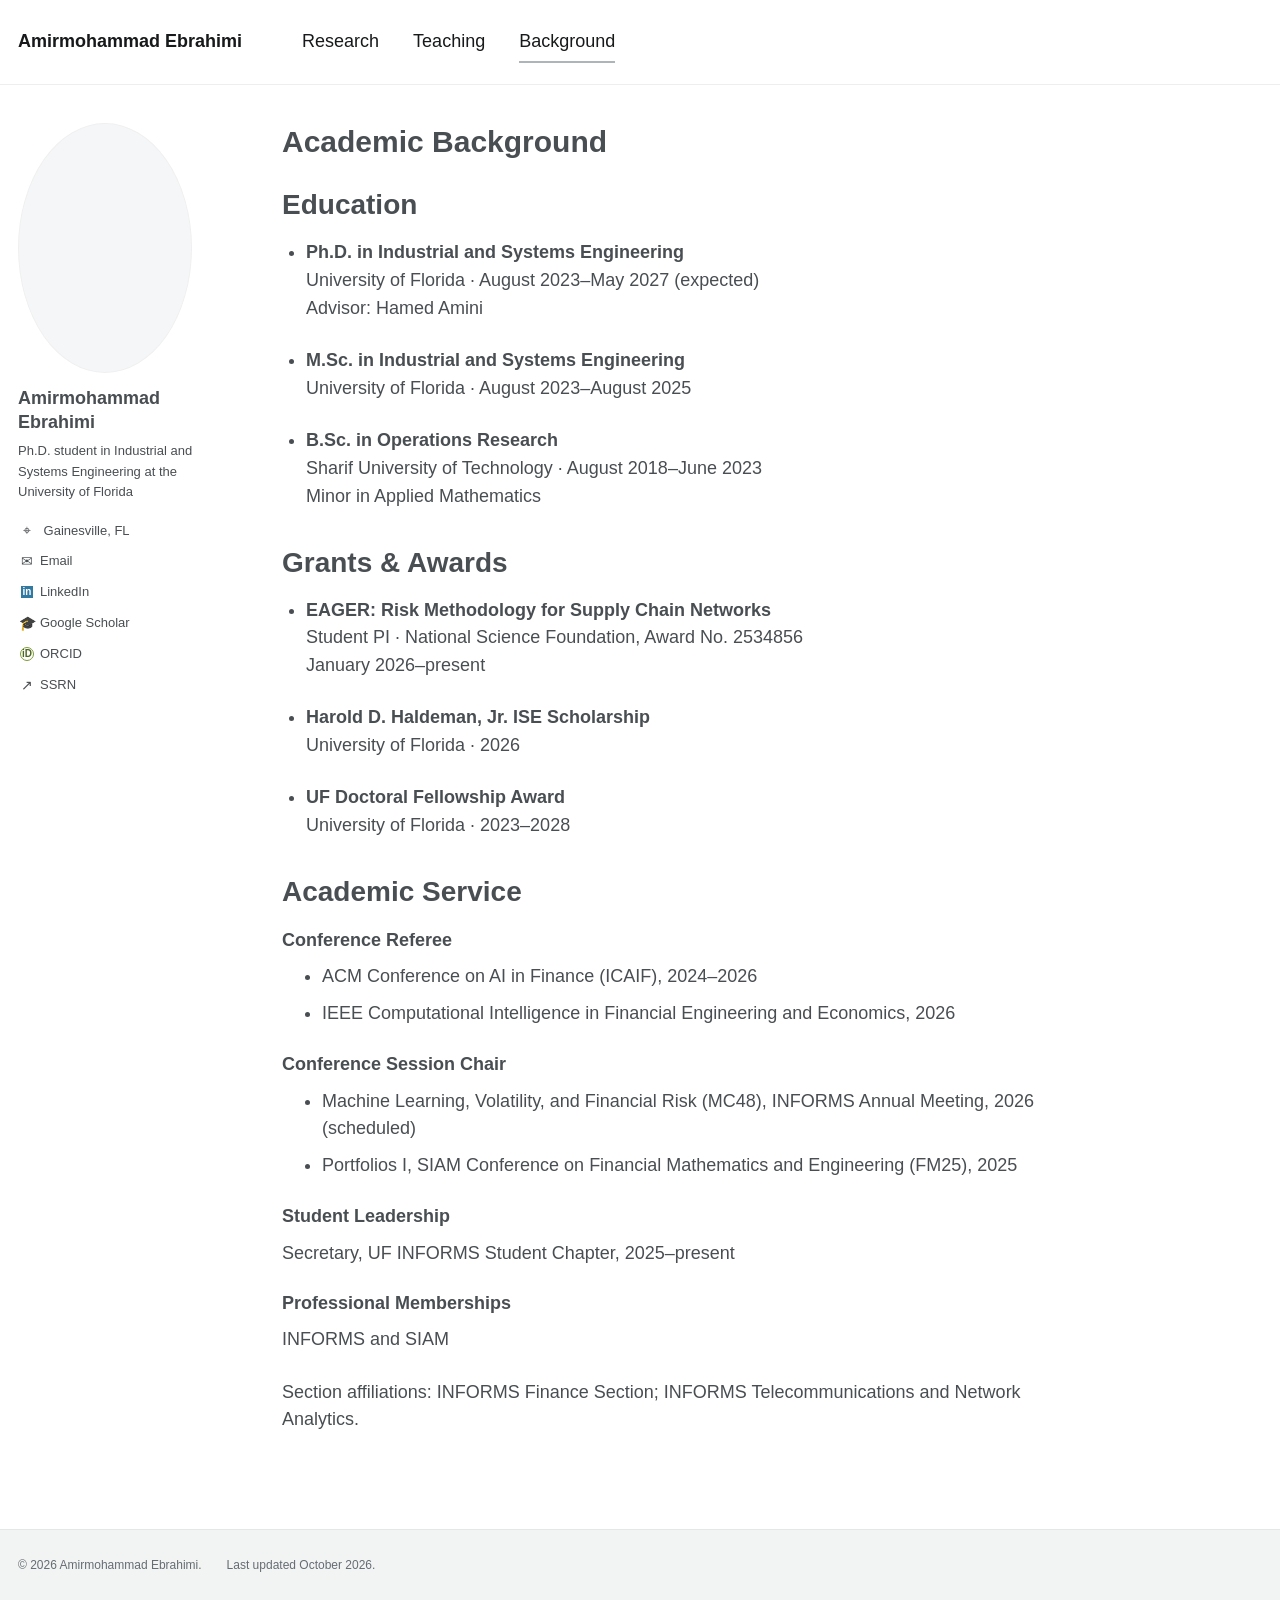
==== background/index.html @ 7999efe2 "Add academic background page" ====
<!doctype html>
<html lang="en"><head><meta charset="utf-8"><meta name="viewport" content="width=device-width, initial-scale=1">
<title>Background — Amirmohammad Ebrahimi</title>
<meta name="description" content="Amirmohammad Ebrahimi, Ph.D. student in Industrial and Systems Engineering at the University of Florida. Research in optimization, portfolio selection, and supply chain networks.">
<link rel="canonical" href="https://ebrahimiamir.github.io/background/"><meta name="theme-color" content="#ffffff">
<link rel="icon" type="image/svg+xml" href="../assets/favicon.svg"><link rel="stylesheet" href="../styles.css"></head>
<body><a class="skip-link" href="#main">Skip to content</a>
<header class="masthead"><nav class="nav-wrap" aria-label="Main navigation"><a class="site-title" href="../">Amirmohammad Ebrahimi</a><div class="nav-links"><a href="../research/">Research</a><a href="../teaching/">Teaching</a><a href="../background/" aria-current="page">Background</a></div></nav></header>
<div class="layout">
<aside class="profile" aria-label="About Amirmohammad Ebrahimi"><div class="portrait"><img src="../assets/amirmohammad-ebrahimi.png" alt="Amirmohammad Ebrahimi by a lake" width="3840" height="3545" fetchpriority="high"></div>
<div class="profile-bio"><h2>Amirmohammad Ebrahimi</h2><p>Ph.D. student in Industrial and Systems Engineering at the University of Florida</p></div>
<ul class="profile-links"><li><span class="icon" aria-hidden="true">⌖</span> Gainesville, FL</li><li><a href="mailto:a.ebrahimi@ufl.edu"><span class="icon" aria-hidden="true">✉</span> Email</a></li><li><a href="https://www.linkedin.com/in/amirmohammadebrahimii/"><span class="icon linkedin" aria-hidden="true">in</span> LinkedIn</a></li><li><a href="https://scholar.google.com/citations?user=lrDKehcAAAAJ&amp;hl=en"><span class="icon" aria-hidden="true">🎓</span> Google Scholar</a></li><li><a href="https://orcid.org/0009-0005-6780-6003"><span class="icon orcid" aria-hidden="true">iD</span> ORCID</a></li><li><a href="https://papers.ssrn.com/sol3/cf_dev/AbsByAuth.cfm?per_id=6930843"><span class="icon" aria-hidden="true">↗</span> SSRN</a></li></ul></aside>
<main id="main" class="page-content"><h1>Academic Background</h1>
<section aria-labelledby="education"><h2 id="education">Education</h2><ul class="experience"><li><strong>Ph.D. in Industrial and Systems Engineering</strong><br>University of Florida · August 2023–May 2027 (expected)<br>Advisor: Hamed Amini</li><li><strong>M.Sc. in Industrial and Systems Engineering</strong><br>University of Florida · August 2023–August 2025</li><li><strong>B.Sc. in Operations Research</strong><br>Sharif University of Technology · August 2018–June 2023<br>Minor in Applied Mathematics</li></ul></section>
<section aria-labelledby="awards"><h2 id="awards">Grants &amp; Awards</h2><ul class="experience"><li><strong>EAGER: Risk Methodology for Supply Chain Networks</strong><br>Student PI · National Science Foundation, Award No. 2534856<br>January 2026–present</li><li><strong>Harold D. Haldeman, Jr. ISE Scholarship</strong><br>University of Florida · 2026</li><li><strong>UF Doctoral Fellowship Award</strong><br>University of Florida · 2023–2028</li></ul></section>
<section aria-labelledby="service"><h2 id="service">Academic Service</h2><h3>Conference Referee</h3><ul><li>ACM Conference on AI in Finance (ICAIF), 2024–2026</li><li>IEEE Computational Intelligence in Financial Engineering and Economics, 2026</li></ul><h3>Conference Session Chair</h3><ul><li>Machine Learning, Volatility, and Financial Risk (MC48), INFORMS Annual Meeting, 2026 (scheduled)</li><li>Portfolios I, SIAM Conference on Financial Mathematics and Engineering (FM25), 2025</li></ul><h3>Student Leadership</h3><p>Secretary, UF INFORMS Student Chapter, 2025–present</p><h3>Professional Memberships</h3><p>INFORMS and SIAM</p><p>Section affiliations: INFORMS Finance Section; INFORMS Telecommunications and Network Analytics.</p></section></main></div>
<footer><div class="footer-inner"><p>© 2026 Amirmohammad Ebrahimi.</p><p>Last updated October 2026.</p></div></footer>
</body></html>
---- styles.css ----
:root{--text:#494e52;--muted:#62686d;--link:#347f95;--line:#eee;--font:-apple-system,BlinkMacSystemFont,'Segoe UI',Arial,sans-serif}
*{box-sizing:border-box}html{scroll-padding-top:24px}body{margin:0;color:var(--text);background:#fff;font:18px/1.55 var(--font);-webkit-font-smoothing:antialiased}a{color:var(--link);text-decoration:underline;text-underline-offset:2px}a:hover{color:#205266}a:focus-visible{outline:3px solid #347f95;outline-offset:4px}p{margin:0 0 1.35em}h1,h2,h3{line-height:1.25}h1{font-size:30px;margin:0 0 27px}h2{font-size:28px;margin:32px 0 17px}h3{font-size:18px;margin:20px 0 12px}ul{padding-left:40px;margin:0 0 25px}li{margin-bottom:9px}strong{font-weight:650}.masthead{border-bottom:1px solid var(--line)}.nav-wrap{max-width:1280px;margin:auto;display:flex;align-items:center;gap:60px;padding:23px 18px;min-height:82px}.nav-wrap a{color:#17191a;text-decoration:none;font-size:18px;white-space:nowrap}.site-title{font-weight:700}.nav-links{display:flex;gap:34px;align-items:center}.nav-links a{padding:5px 0}.nav-links a[aria-current],.nav-links a:hover{box-shadow:0 2px 0 #adb5bb}.layout{max-width:1280px;margin:38px auto 70px;padding:0 18px;display:grid;grid-template-columns:220px minmax(0,800px);gap:44px;min-height:65vh}.profile{align-self:start;position:sticky;top:25px;font-size:13px;line-height:1.55}.portrait{width:174px;height:250px;border-radius:50%;overflow:hidden;border:1px solid #f0f0f0;padding:4px;position:relative;background:#f5f6f7}.portrait img{position:absolute;inset:4px;width:calc(100% - 8px);height:calc(100% - 8px);object-fit:cover;object-position:77% 52%;border-radius:50%;transform:scale(1.8);transform-origin:75% 59%}.profile h2{font-size:18px;line-height:1.35;margin:13px 0 7px}.profile-bio p{margin:0 0 19px;max-width:205px}.profile-links{list-style:none;padding:0;margin:0}.profile-links li{margin:0 0 9px}.profile-links a{color:var(--text);text-decoration:none;display:inline-flex;align-items:center;min-height:22px}.profile-links a:hover{text-decoration:underline}.icon{display:inline-flex;align-items:center;justify-content:center;width:18px;margin-right:4px;font-size:14px;line-height:1}.linkedin{font-size:10px;font-weight:bold;background:#3279a2;color:white;width:12px;height:12px;margin:0 7px 0 3px}.orcid{font-size:10px;font-weight:bold;border:1px solid #7d9b36;border-radius:50%;height:14px;width:14px;margin:0 6px 0 2px;color:#4c6720}.page-content{min-width:0}.page-content>section:first-of-type h2{margin-top:25px}.page-content h1+section h2{margin-top:0}.note{font-size:.9em;color:var(--muted)}.papers{padding-left:22px}.papers>li{margin-bottom:27px;padding-left:2px}.papers h3{margin-bottom:12px}.papers ul{padding-left:24px;margin-bottom:0}.papers ul li{margin-bottom:5px}.experience{padding-left:24px}.experience>li{margin-bottom:24px}.experience p{font-size:16px;margin:9px 0 0}.page-content section+section{margin-top:34px}.skip-link{position:absolute;top:-100px;left:16px;z-index:20;background:#fff;padding:8px 14px}.skip-link:focus{top:8px}.sr-only{position:absolute;width:1px;height:1px;margin:-1px;padding:0;overflow:hidden;clip:rect(0,0,0,0);white-space:nowrap;border:0}footer{background:#f2f3f3;border-top:1px solid #e4e6e7;font-size:12px;color:#656d73}.footer-inner{max-width:1280px;padding:26px 18px 30px;margin:auto;display:flex;gap:25px;flex-wrap:wrap}.footer-inner p{margin:0}
@media(min-width:1440px){.layout,.nav-wrap,.footer-inner{max-width:1320px}.layout{grid-template-columns:240px minmax(0,850px);gap:50px}}
@media(max-width:1000px){.nav-wrap{gap:35px}.nav-links{gap:24px}.layout{grid-template-columns:195px minmax(0,1fr);gap:28px}.profile h2{font-size:17px}.profile-bio p{max-width:180px}}
@media(max-width:760px){body{font-size:17px}.nav-wrap{flex-wrap:wrap;gap:7px;padding:15px 20px 12px}.nav-wrap a{font-size:16px}.site-title{width:100%}.nav-links{gap:27px}.nav-links a{font-size:14px;padding:8px 0;min-height:38px}.layout{display:block;padding:0 20px;margin-top:25px;margin-bottom:45px}.profile{position:static;display:grid;grid-template-columns:105px minmax(0,1fr);gap:0 19px;margin-bottom:29px;padding-bottom:24px;border-bottom:1px solid var(--line)}.portrait{grid-row:1/3;width:100px;height:145px}.profile h2{margin-top:3px;font-size:17px}.profile-bio p{max-width:none;font-size:13px;margin-bottom:10px}.profile-links{display:flex;gap:4px 12px;flex-wrap:wrap;align-items:center}.profile-links li{margin:0}.profile-links li:first-child{width:100%}.profile-links a{min-height:28px;font-size:12px}.profile-links .icon{font-size:12px;width:15px;margin-right:3px}.profile-links .linkedin,.profile-links .orcid{font-size:9px;width:12px}.page-content h1{font-size:28px}h2{font-size:25px}h3{font-size:17px}ul{padding-left:25px}.papers{padding-left:19px}.papers ul{padding-left:20px}.footer-inner{padding-inline:20px;gap:5px 20px}}
@media(max-width:400px){.layout{padding-inline:16px}.nav-wrap{padding-inline:16px}.profile{grid-template-columns:85px minmax(0,1fr);gap:0 13px}.portrait{width:82px;height:120px}.profile h2{font-size:16px}.profile-bio p{font-size:12px}.profile-links{grid-column:1/-1;margin-top:14px;gap:5px 13px}.profile-links li:first-child{width:auto}.profile-links a{font-size:13px}.profile-links li:first-child{font-size:13px}.footer-inner{padding-inline:16px}}
@media print{.masthead,.profile,footer{display:none}.layout{display:block;margin:0;padding:0}.page-content{max-width:none}body{font-size:12px}h1{font-size:24px}h2{font-size:20px}h3{font-size:14px}a{color:inherit}li{break-inside:avoid}}
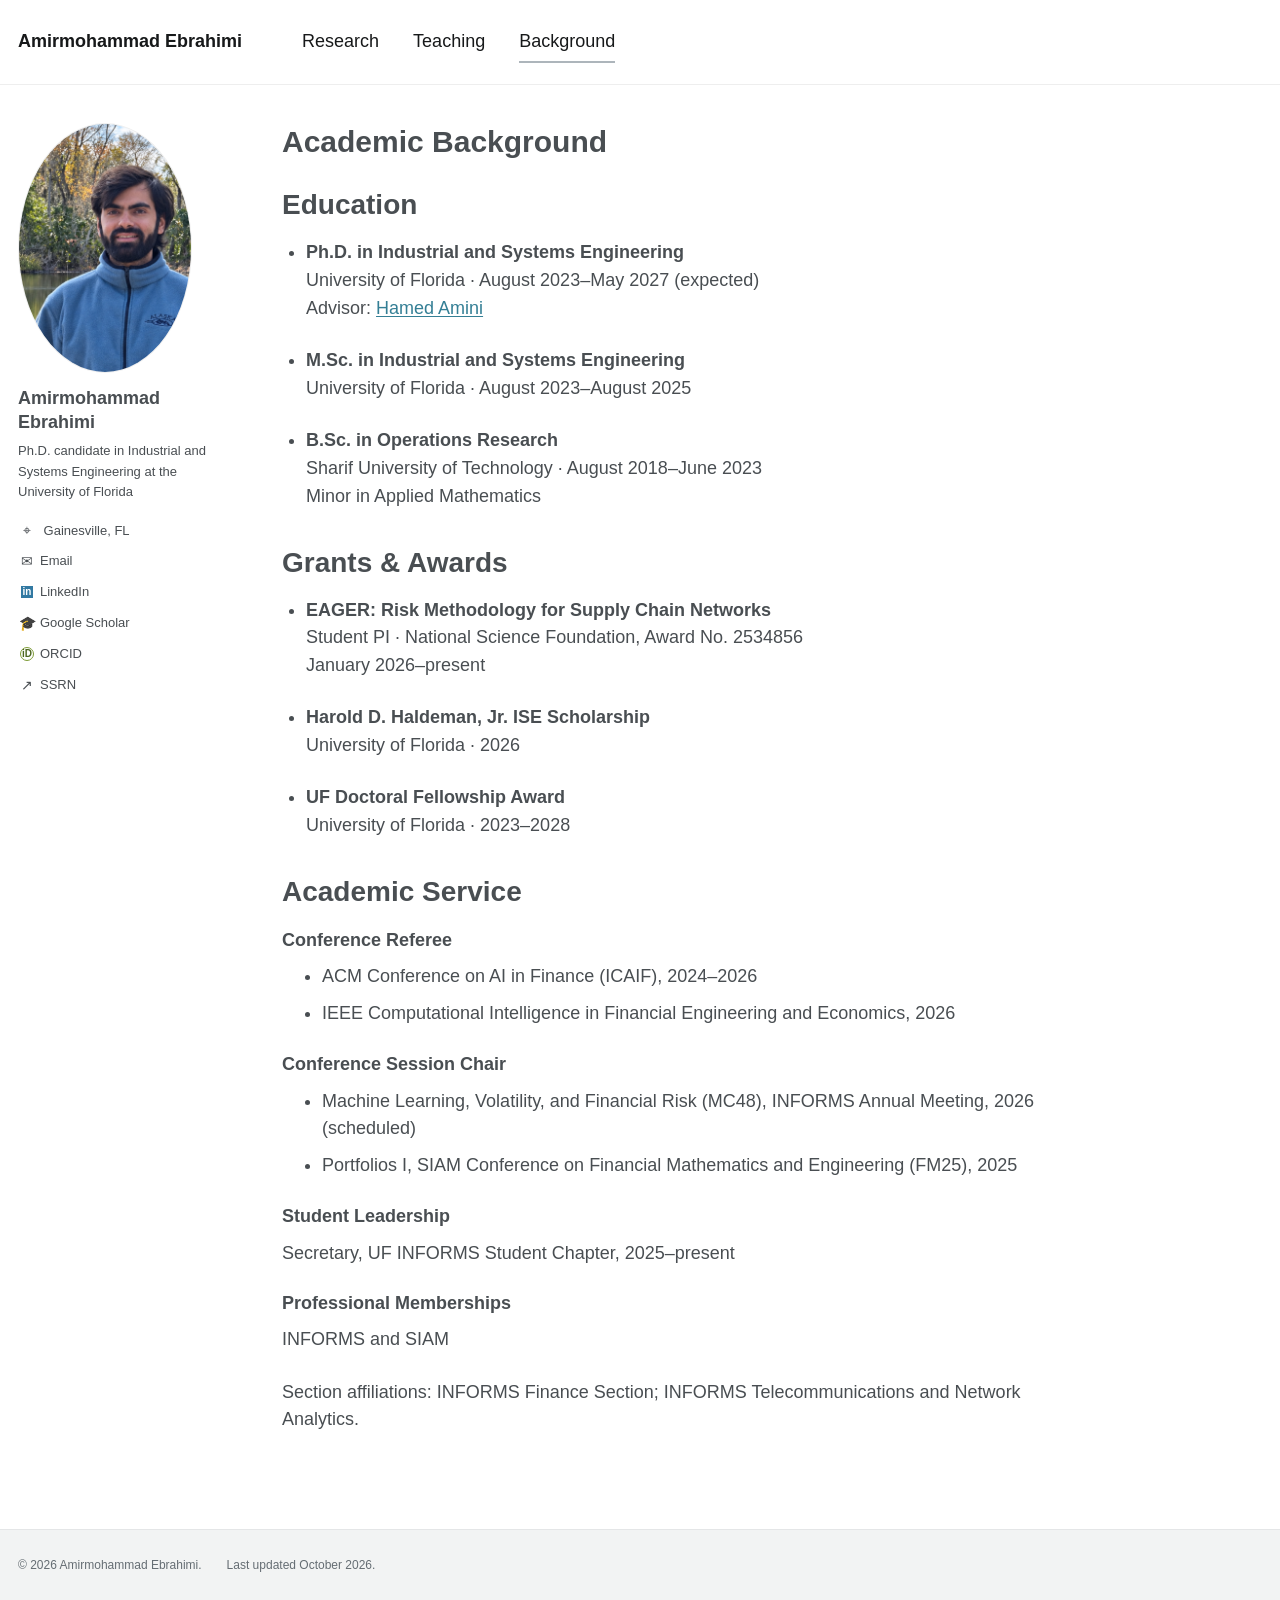
==== commit 8c2ce34b: "Update candidacy and link doctoral advisor" ====
--- a/background/index.html
+++ b/background/index.html
@@ -1,17 +1,17 @@
 <!doctype html>
 <html lang="en"><head><meta charset="utf-8"><meta name="viewport" content="width=device-width, initial-scale=1">
 <title>Background — Amirmohammad Ebrahimi</title>
-<meta name="description" content="Amirmohammad Ebrahimi, Ph.D. student in Industrial and Systems Engineering at the University of Florida. Research in optimization, portfolio selection, and supply chain networks.">
+<meta name="description" content="Amirmohammad Ebrahimi, Ph.D. candidate in Industrial and Systems Engineering at the University of Florida. Research in operations management, business analytics, and quantitative finance.">
 <link rel="canonical" href="https://ebrahimiamir.github.io/background/"><meta name="theme-color" content="#ffffff">
 <link rel="icon" type="image/svg+xml" href="../assets/favicon.svg"><link rel="stylesheet" href="../styles.css"></head>
 <body><a class="skip-link" href="#main">Skip to content</a>
 <header class="masthead"><nav class="nav-wrap" aria-label="Main navigation"><a class="site-title" href="../">Amirmohammad Ebrahimi</a><div class="nav-links"><a href="../research/">Research</a><a href="../teaching/">Teaching</a><a href="../background/" aria-current="page">Background</a></div></nav></header>
 <div class="layout">
 <aside class="profile" aria-label="About Amirmohammad Ebrahimi"><div class="portrait"><img src="../assets/amirmohammad-ebrahimi.png" alt="Amirmohammad Ebrahimi by a lake" width="3840" height="3545" fetchpriority="high"></div>
-<div class="profile-bio"><h2>Amirmohammad Ebrahimi</h2><p>Ph.D. student in Industrial and Systems Engineering at the University of Florida</p></div>
+<div class="profile-bio"><h2>Amirmohammad Ebrahimi</h2><p>Ph.D. candidate in Industrial and Systems Engineering at the University of Florida</p></div>
 <ul class="profile-links"><li><span class="icon" aria-hidden="true">⌖</span> Gainesville, FL</li><li><a href="mailto:a.ebrahimi@ufl.edu"><span class="icon" aria-hidden="true">✉</span> Email</a></li><li><a href="https://www.linkedin.com/in/amirmohammadebrahimii/"><span class="icon linkedin" aria-hidden="true">in</span> LinkedIn</a></li><li><a href="https://scholar.google.com/citations?user=lrDKehcAAAAJ&amp;hl=en"><span class="icon" aria-hidden="true">🎓</span> Google Scholar</a></li><li><a href="https://orcid.org/0009-0005-6780-6003"><span class="icon orcid" aria-hidden="true">iD</span> ORCID</a></li><li><a href="https://papers.ssrn.com/sol3/cf_dev/AbsByAuth.cfm?per_id=6930843"><span class="icon" aria-hidden="true">↗</span> SSRN</a></li></ul></aside>
 <main id="main" class="page-content"><h1>Academic Background</h1>
-<section aria-labelledby="education"><h2 id="education">Education</h2><ul class="experience"><li><strong>Ph.D. in Industrial and Systems Engineering</strong><br>University of Florida · August 2023–May 2027 (expected)<br>Advisor: Hamed Amini</li><li><strong>M.Sc. in Industrial and Systems Engineering</strong><br>University of Florida · August 2023–August 2025</li><li><strong>B.Sc. in Operations Research</strong><br>Sharif University of Technology · August 2018–June 2023<br>Minor in Applied Mathematics</li></ul></section>
+<section aria-labelledby="education"><h2 id="education">Education</h2><ul class="experience"><li><strong>Ph.D. in Industrial and Systems Engineering</strong><br>University of Florida · August 2023–May 2027 (expected)<br>Advisor: <a href="https://aminiha.github.io/">Hamed Amini</a></li><li><strong>M.Sc. in Industrial and Systems Engineering</strong><br>University of Florida · August 2023–August 2025</li><li><strong>B.Sc. in Operations Research</strong><br>Sharif University of Technology · August 2018–June 2023<br>Minor in Applied Mathematics</li></ul></section>
 <section aria-labelledby="awards"><h2 id="awards">Grants &amp; Awards</h2><ul class="experience"><li><strong>EAGER: Risk Methodology for Supply Chain Networks</strong><br>Student PI · National Science Foundation, Award No. 2534856<br>January 2026–present</li><li><strong>Harold D. Haldeman, Jr. ISE Scholarship</strong><br>University of Florida · 2026</li><li><strong>UF Doctoral Fellowship Award</strong><br>University of Florida · 2023–2028</li></ul></section>
 <section aria-labelledby="service"><h2 id="service">Academic Service</h2><h3>Conference Referee</h3><ul><li>ACM Conference on AI in Finance (ICAIF), 2024–2026</li><li>IEEE Computational Intelligence in Financial Engineering and Economics, 2026</li></ul><h3>Conference Session Chair</h3><ul><li>Machine Learning, Volatility, and Financial Risk (MC48), INFORMS Annual Meeting, 2026 (scheduled)</li><li>Portfolios I, SIAM Conference on Financial Mathematics and Engineering (FM25), 2025</li></ul><h3>Student Leadership</h3><p>Secretary, UF INFORMS Student Chapter, 2025–present</p><h3>Professional Memberships</h3><p>INFORMS and SIAM</p><p>Section affiliations: INFORMS Finance Section; INFORMS Telecommunications and Network Analytics.</p></section></main></div>
 <footer><div class="footer-inner"><p>© 2026 Amirmohammad Ebrahimi.</p><p>Last updated October 2026.</p></div></footer>
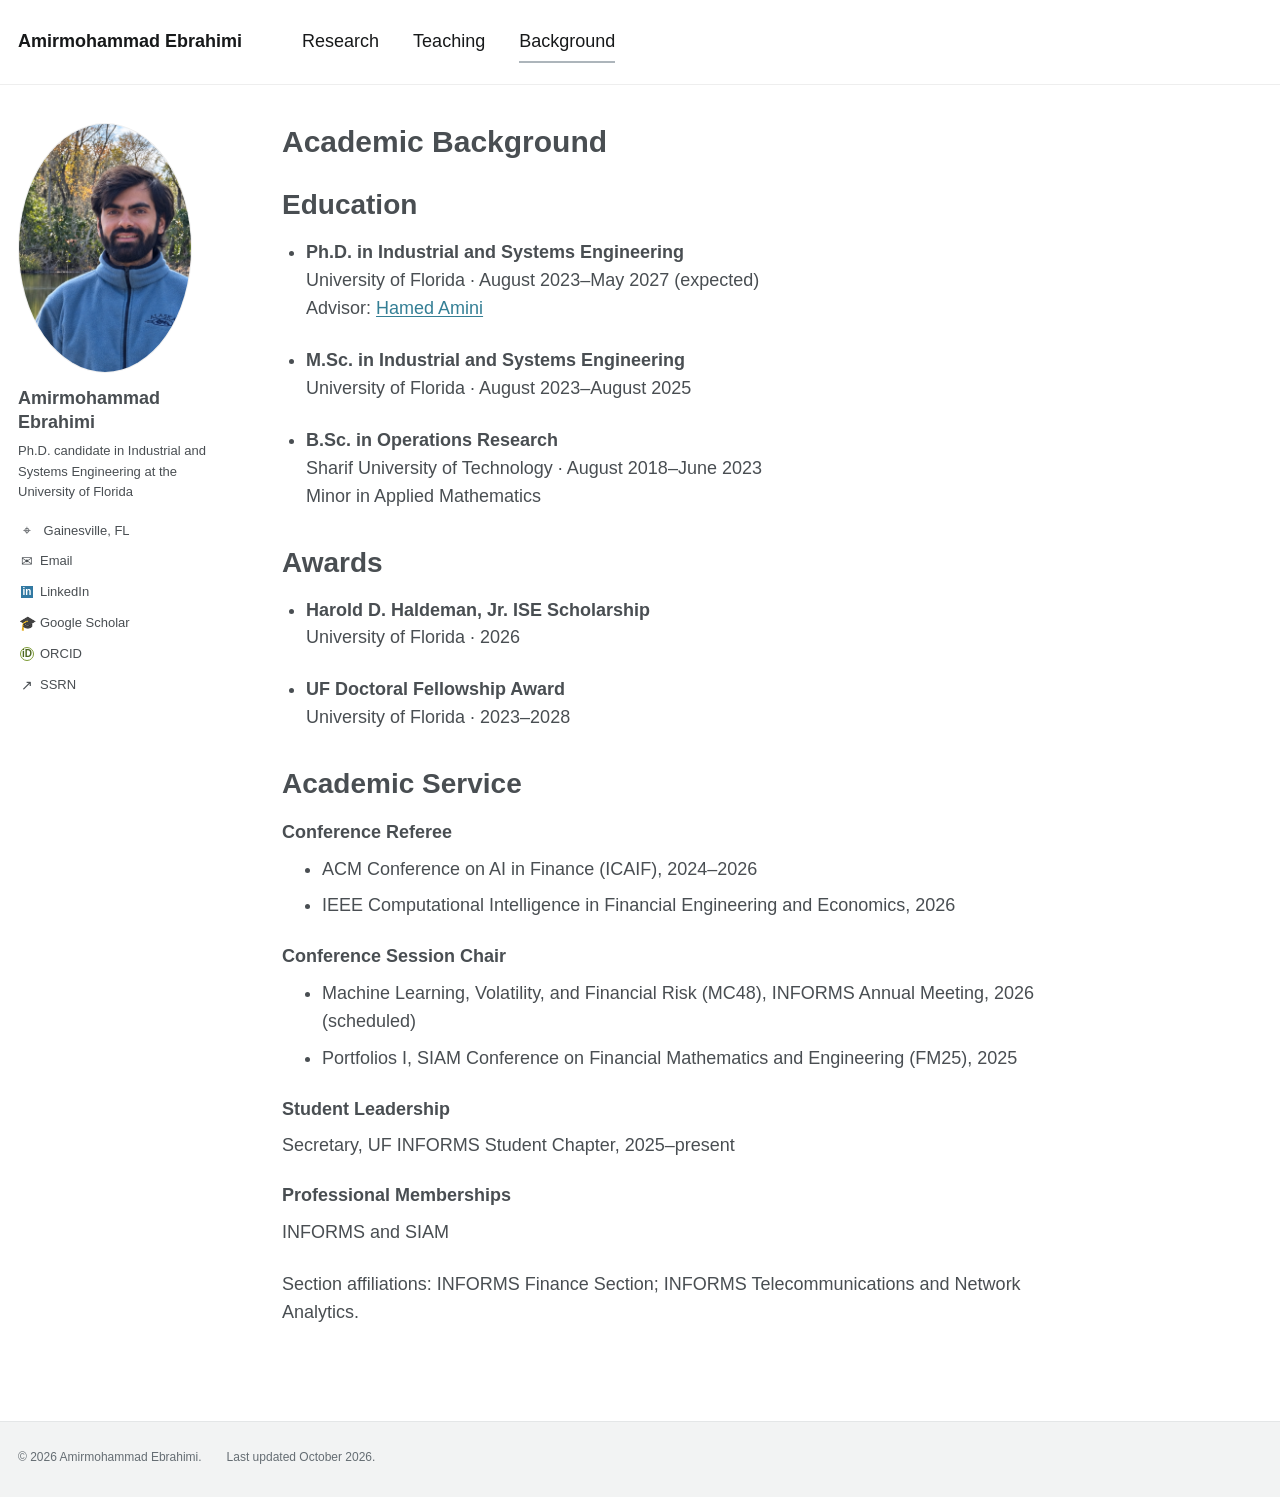
==== commit 347d2df2: "Remove NSF grant from academic background" ====
--- a/background/index.html
+++ b/background/index.html
@@ -12,7 +12,8 @@
 <ul class="profile-links"><li><span class="icon" aria-hidden="true">⌖</span> Gainesville, FL</li><li><a href="mailto:a.ebrahimi@ufl.edu"><span class="icon" aria-hidden="true">✉</span> Email</a></li><li><a href="https://www.linkedin.com/in/amirmohammadebrahimii/"><span class="icon linkedin" aria-hidden="true">in</span> LinkedIn</a></li><li><a href="https://scholar.google.com/citations?user=lrDKehcAAAAJ&amp;hl=en"><span class="icon" aria-hidden="true">🎓</span> Google Scholar</a></li><li><a href="https://orcid.org/0009-0005-6780-6003"><span class="icon orcid" aria-hidden="true">iD</span> ORCID</a></li><li><a href="https://papers.ssrn.com/sol3/cf_dev/AbsByAuth.cfm?per_id=6930843"><span class="icon" aria-hidden="true">↗</span> SSRN</a></li></ul></aside>
 <main id="main" class="page-content"><h1>Academic Background</h1>
 <section aria-labelledby="education"><h2 id="education">Education</h2><ul class="experience"><li><strong>Ph.D. in Industrial and Systems Engineering</strong><br>University of Florida · August 2023–May 2027 (expected)<br>Advisor: <a href="https://aminiha.github.io/">Hamed Amini</a></li><li><strong>M.Sc. in Industrial and Systems Engineering</strong><br>University of Florida · August 2023–August 2025</li><li><strong>B.Sc. in Operations Research</strong><br>Sharif University of Technology · August 2018–June 2023<br>Minor in Applied Mathematics</li></ul></section>
-<section aria-labelledby="awards"><h2 id="awards">Grants &amp; Awards</h2><ul class="experience"><li><strong>EAGER: Risk Methodology for Supply Chain Networks</strong><br>Student PI · National Science Foundation, Award No. 2534856<br>January 2026–present</li><li><strong>Harold D. Haldeman, Jr. ISE Scholarship</strong><br>University of Florida · 2026</li><li><strong>UF Doctoral Fellowship Award</strong><br>University of Florida · 2023–2028</li></ul></section>
+<section aria-labelledby="awards"><h2 id="awards">Awards</h2><ul class="experience"><li><strong>Harold D. Haldeman, Jr. ISE Scholarship</strong><br>University of Florida · 2026</li><li><strong>UF Doctoral Fellowship Award</strong><br>University of Florida · 2023–2028</li></ul></section>
 <section aria-labelledby="service"><h2 id="service">Academic Service</h2><h3>Conference Referee</h3><ul><li>ACM Conference on AI in Finance (ICAIF), 2024–2026</li><li>IEEE Computational Intelligence in Financial Engineering and Economics, 2026</li></ul><h3>Conference Session Chair</h3><ul><li>Machine Learning, Volatility, and Financial Risk (MC48), INFORMS Annual Meeting, 2026 (scheduled)</li><li>Portfolios I, SIAM Conference on Financial Mathematics and Engineering (FM25), 2025</li></ul><h3>Student Leadership</h3><p>Secretary, UF INFORMS Student Chapter, 2025–present</p><h3>Professional Memberships</h3><p>INFORMS and SIAM</p><p>Section affiliations: INFORMS Finance Section; INFORMS Telecommunications and Network Analytics.</p></section></main></div>
 <footer><div class="footer-inner"><p>© 2026 Amirmohammad Ebrahimi.</p><p>Last updated October 2026.</p></div></footer>
+<script data-goatcounter="https://ebrahimiamir.goatcounter.com/count" async src="https://gc.zgo.at/count.js"></script>
 </body></html>
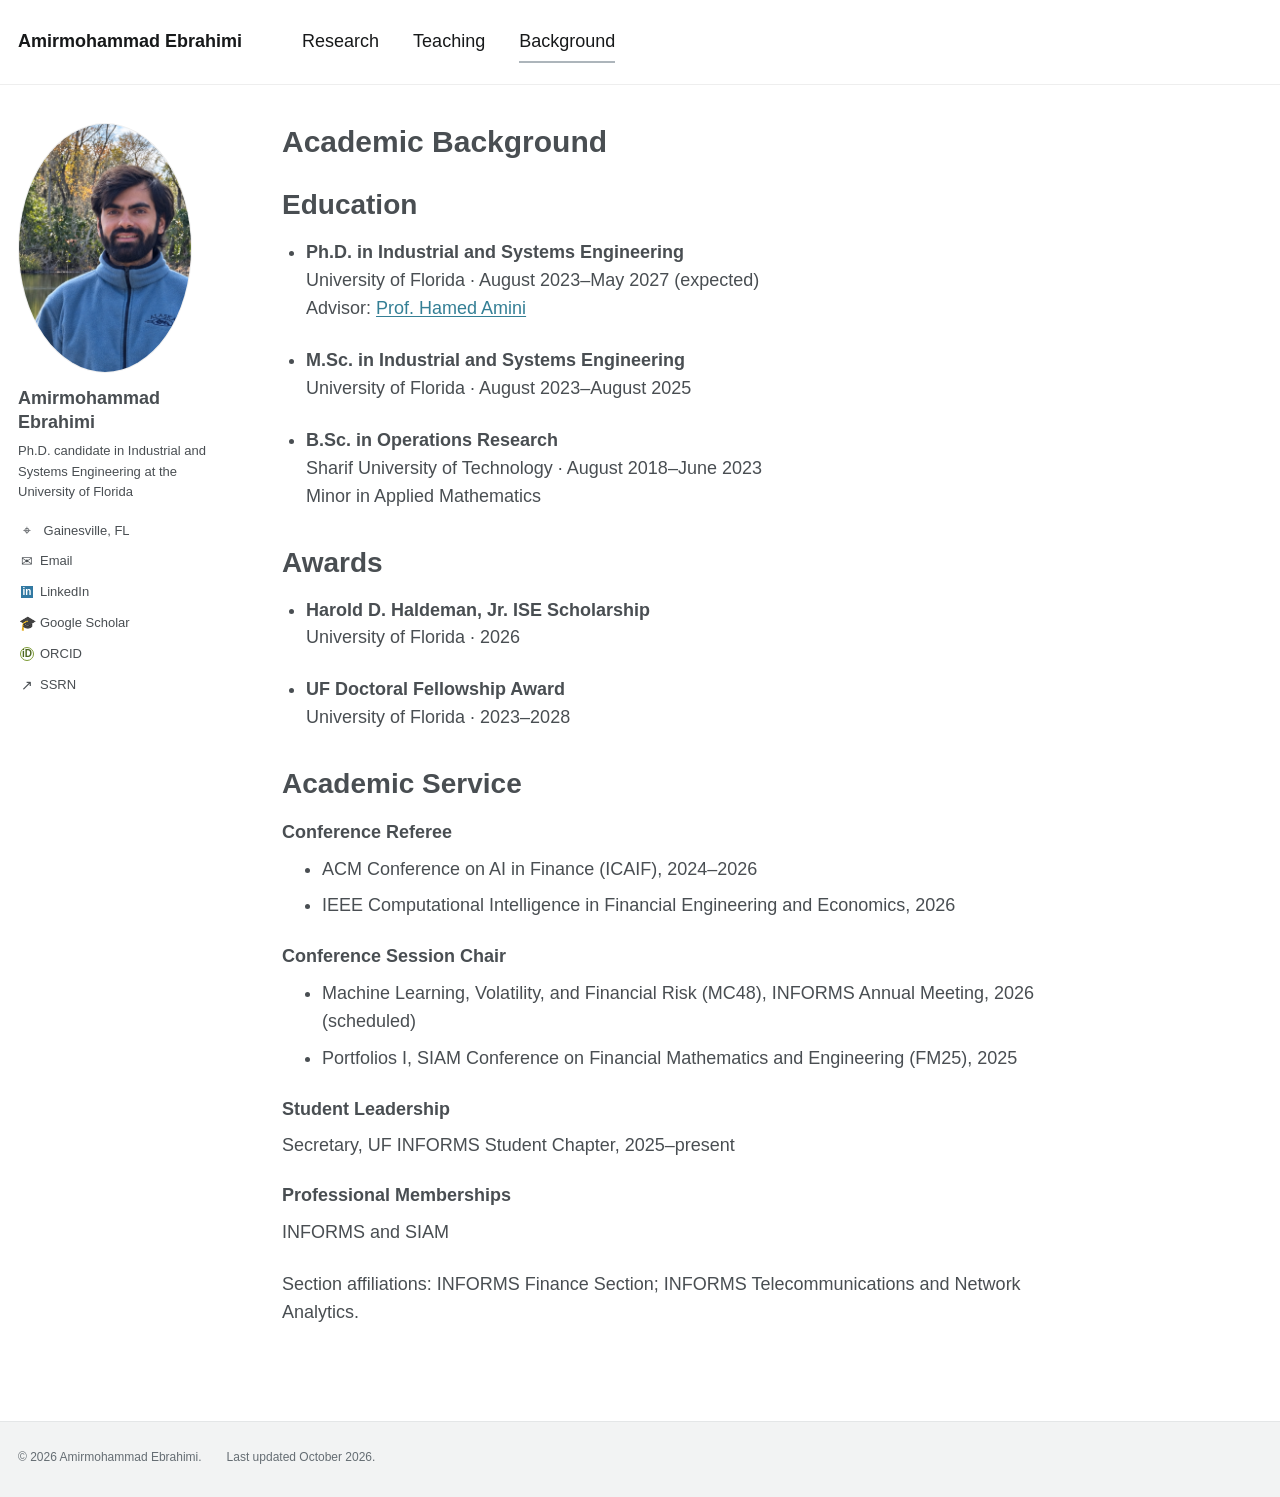
==== commit ace60879: "Add professor title to advisor name" ====
--- a/background/index.html
+++ b/background/index.html
@@ -11,7 +11,7 @@
 <div class="profile-bio"><h2>Amirmohammad Ebrahimi</h2><p>Ph.D. candidate in Industrial and Systems Engineering at the University of Florida</p></div>
 <ul class="profile-links"><li><span class="icon" aria-hidden="true">⌖</span> Gainesville, FL</li><li><a href="mailto:a.ebrahimi@ufl.edu"><span class="icon" aria-hidden="true">✉</span> Email</a></li><li><a href="https://www.linkedin.com/in/amirmohammadebrahimii/"><span class="icon linkedin" aria-hidden="true">in</span> LinkedIn</a></li><li><a href="https://scholar.google.com/citations?user=lrDKehcAAAAJ&amp;hl=en"><span class="icon" aria-hidden="true">🎓</span> Google Scholar</a></li><li><a href="https://orcid.org/0009-0005-6780-6003"><span class="icon orcid" aria-hidden="true">iD</span> ORCID</a></li><li><a href="https://papers.ssrn.com/sol3/cf_dev/AbsByAuth.cfm?per_id=6930843"><span class="icon" aria-hidden="true">↗</span> SSRN</a></li></ul></aside>
 <main id="main" class="page-content"><h1>Academic Background</h1>
-<section aria-labelledby="education"><h2 id="education">Education</h2><ul class="experience"><li><strong>Ph.D. in Industrial and Systems Engineering</strong><br>University of Florida · August 2023–May 2027 (expected)<br>Advisor: <a href="https://aminiha.github.io/">Hamed Amini</a></li><li><strong>M.Sc. in Industrial and Systems Engineering</strong><br>University of Florida · August 2023–August 2025</li><li><strong>B.Sc. in Operations Research</strong><br>Sharif University of Technology · August 2018–June 2023<br>Minor in Applied Mathematics</li></ul></section>
+<section aria-labelledby="education"><h2 id="education">Education</h2><ul class="experience"><li><strong>Ph.D. in Industrial and Systems Engineering</strong><br>University of Florida · August 2023–May 2027 (expected)<br>Advisor: <a href="https://aminiha.github.io/">Prof. Hamed Amini</a></li><li><strong>M.Sc. in Industrial and Systems Engineering</strong><br>University of Florida · August 2023–August 2025</li><li><strong>B.Sc. in Operations Research</strong><br>Sharif University of Technology · August 2018–June 2023<br>Minor in Applied Mathematics</li></ul></section>
 <section aria-labelledby="awards"><h2 id="awards">Awards</h2><ul class="experience"><li><strong>Harold D. Haldeman, Jr. ISE Scholarship</strong><br>University of Florida · 2026</li><li><strong>UF Doctoral Fellowship Award</strong><br>University of Florida · 2023–2028</li></ul></section>
 <section aria-labelledby="service"><h2 id="service">Academic Service</h2><h3>Conference Referee</h3><ul><li>ACM Conference on AI in Finance (ICAIF), 2024–2026</li><li>IEEE Computational Intelligence in Financial Engineering and Economics, 2026</li></ul><h3>Conference Session Chair</h3><ul><li>Machine Learning, Volatility, and Financial Risk (MC48), INFORMS Annual Meeting, 2026 (scheduled)</li><li>Portfolios I, SIAM Conference on Financial Mathematics and Engineering (FM25), 2025</li></ul><h3>Student Leadership</h3><p>Secretary, UF INFORMS Student Chapter, 2025–present</p><h3>Professional Memberships</h3><p>INFORMS and SIAM</p><p>Section affiliations: INFORMS Finance Section; INFORMS Telecommunications and Network Analytics.</p></section></main></div>
 <footer><div class="footer-inner"><p>© 2026 Amirmohammad Ebrahimi.</p><p>Last updated October 2026.</p></div></footer>
